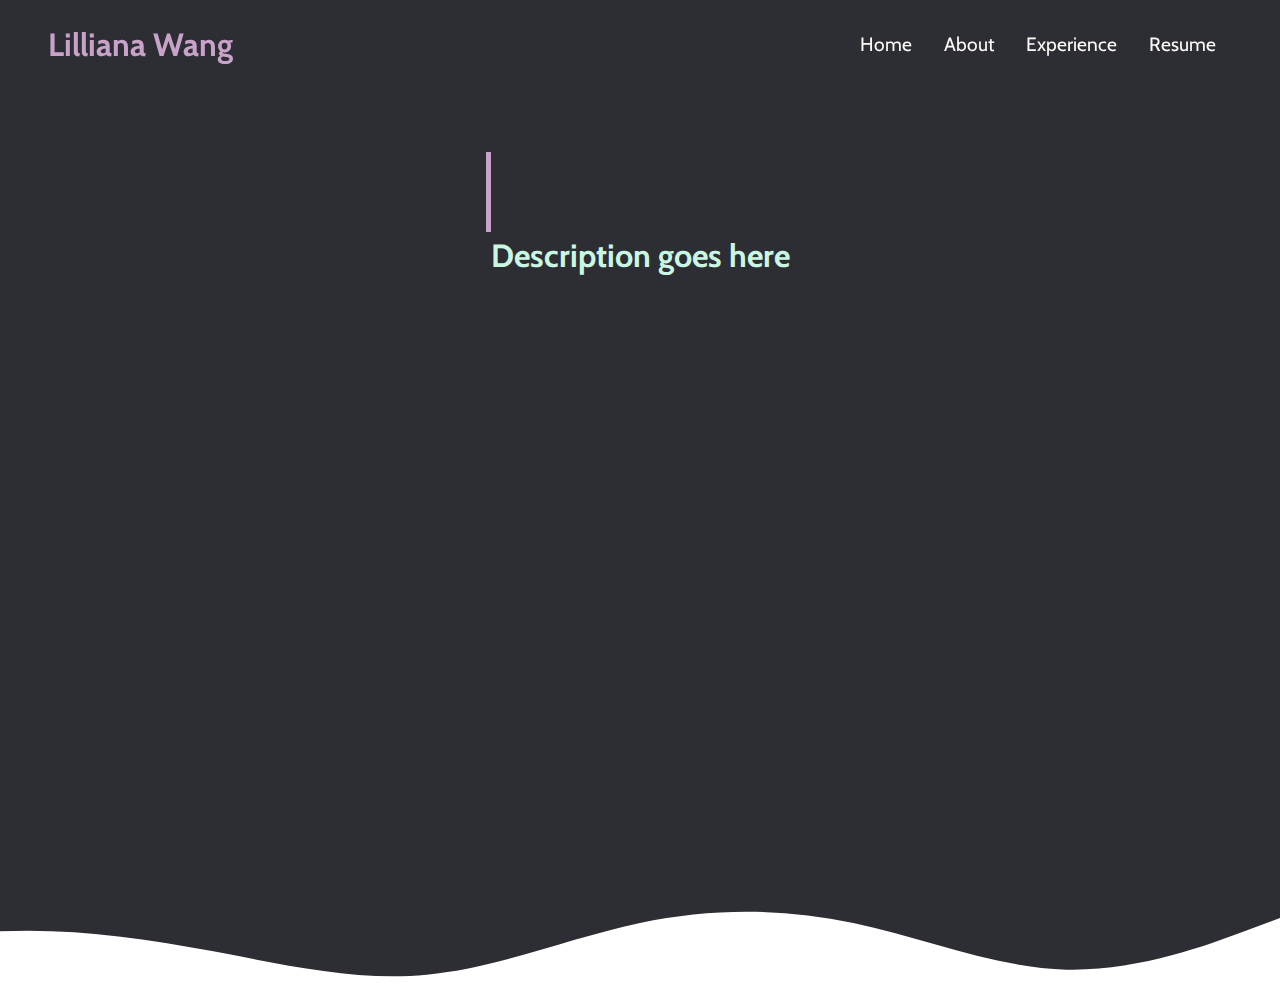
==== index.html @ fa994ecc "feat: add typing effect to text" ====
<!DOCTYPE html>
<html lang="en">
  <head>
    <meta charset="UTF-8" />
    <meta name="viewport" content="width=device-width, initial-scale=1.0" />
    <title>Portfolio Website</title>
    <link rel="stylesheet" href="styles.css" />
    <link rel="preconnect" href="https://fonts.googleapis.com" />
    <link rel="preconnect" href="https://fonts.gstatic.com" crossorigin />
    <link
      href="https://fonts.googleapis.com/css2?family=Arsenal+SC:ital,wght@0,400;0,700;1,400;1,700&family=Cabin:ital,wght@0,400..700;1,400..700&family=IBM+Plex+Mono:ital,wght@0,100;0,200;0,300;0,400;0,500;0,600;0,700;1,100;1,200;1,300;1,400;1,500;1,600;1,700&display=swap"
      rel="stylesheet"
    />
  </head>
  <body>
    <!-- Navbar Section -->
    <nav class="navbar">
      <div class="navbar__container">
        <a href="/" id="navbar__logo"><b>Lilliana Wang</b></a>
        <div class="navbar__toggle" id="mobile-menu">
          <span class="bar"></span>
          <span class="bar"></span>
          <span class="bar"></span>
        </div>
        <ul class="navbar__menu">
          <li class="navbar__item">
            <a href="/" class="navbar__links">Home</a>
          </li>
          <li class="navbar__item">
            <a href="/" class="navbar__links">About</a>
          </li>
          <li class="navbar__item">
            <a href="/" class="navbar__links">Experience</a>
          </li>
          <li class="navbar__item">
            <a href="/resume" class="navbar__links">Resume</a>
          </li>
        </ul>
      </div>
    </nav>

    <!-- Hero Section -->
    <div class="main">
      <div class="main__container">
        <div class="main__content">
          <h1 id="typing-text"></h1>
          <h2>Description goes here<h2>
        </div>
      </div>
      <svg
        preserveAspectRatio="none"
        class="wave"
        style="transform: rotate(180deg); transition: 0.3s"
        viewBox="0 0 1440 180"
      >
        <path
          fill="#2D2D34"
          d="M0,144L40,120C80,96,160,48,240,51C320,54,400,108,480,135C560,162,640,162,720,135C800,108,880,54,960,42C1040,30,1120,60,1200,84C1280,108,1360,126,1440,120C1520,114,1600,84,1680,66C1760,48,1840,42,1920,39C2000,36,2080,36,2160,54C2240,72,2320,108,2400,129C2480,150,2560,156,2640,153C2720,150,2800,138,2880,132C2960,126,3040,126,3120,105C3200,84,3280,42,3360,45C3440,48,3520,96,3600,102C3680,108,3760,72,3840,51C3920,30,4000,24,4080,24C4160,24,4240,30,4320,30C4400,30,4480,24,4560,33C4640,42,4720,66,4800,69C4880,72,4960,54,5040,60C5120,66,5200,96,5280,96C5360,96,5440,66,5520,45C5600,24,5680,12,5720,6L5760,0L5760,180L5720,180C5680,180,5600,180,5520,180C5440,180,5360,180,5280,180C5200,180,5120,180,5040,180C4960,180,4880,180,4800,180C4720,180,4640,180,4560,180C4480,180,4400,180,4320,180C4240,180,4160,180,4080,180C4000,180,3920,180,3840,180C3760,180,3680,180,3600,180C3520,180,3440,180,3360,180C3280,180,3200,180,3120,180C3040,180,2960,180,2880,180C2800,180,2720,180,2640,180C2560,180,2480,180,2400,180C2320,180,2240,180,2160,180C2080,180,2000,180,1920,180C1840,180,1760,180,1680,180C1600,180,1520,180,1440,180C1360,180,1280,180,1200,180C1120,180,1040,180,960,180C880,180,800,180,720,180C640,180,560,180,480,180C400,180,320,180,240,180C160,180,80,180,40,180L0,180Z"
        ></path>
      </svg>
    </div>

    <script src="app.js"></script>
  </body>
</html>
---- styles.css ----
* {
    box-sizing: border-box;
    margin: 0;
    padding: 0;
    font-family: 'Cabin', sans-serif;
}

.navbar {
    background: #2D2D34;
    height: 88px;
    display: flex;
    justify-content: center;
    align-items: center;
    font-size: 1.2rem;
    position: sticky;
    top: 0;
    z-index: 999;
}

.navbar__container {
    position: sticky;
    top: 0;
    left: 0;
    display: flex;
    flex-direction: row;
    justify-content: space-between;
    align-items: center;
    height: 80px;
    z-index: 1;
    width: 100%;
    margin: 0 auto;
    padding: 0 48px;
}

#navbar__logo {
    color:#C8A2C8;
    /* background-color: #C8A2C8;
    background-image: linear-gradient(to top, #C8A2C8 0%, #88DDF2 100%);
    background-size: 100%;
    -webkit-background-clip: text;
    -moz-background-clip: text;
    background-clip: text;
    -webkit-text-fill-color: transparent;
    -moz-text-fill-color: transparent; */
    display: flex;
    align-items: center;
    cursor: pointer;
    text-decoration: none;
    font-family: 'Cabin', sans-serif;
    font-size: 2rem;
}

.navbar__menu {
    display: flex;
    list-style: none;
    text-align: center;
}

.navbar__item {
    height: 50px;
}

.navbar__links {
    color: #FAF9F6;
    display: flex;
    align-items: center;
    justify-content: center;
    text-decoration: none;
    padding: 0 1rem;
    height: 100%;
}

.navbar__links:hover {
    color: #C8A2C8;
    transition: all 0.3s ease;
}

.navbar__toggle {
    align-items: center;
}

@media screen and (max-width: 700px) {
    .navbar__container {
        display: flex;
        justify-content: space-between;
        height: 80px;
        z-index: 1;
        width: 100%;
        max-width: 1300px;
        padding: 0;
    }

    .navbar__menu {
        display: grid;
        grid-template-columns: auto;
        margin: 0;
        width: 100%;
        position: absolute;
        top: -1000px;
        opacity: 0;
        transition: all 0.5s ease;
        height: 100vh;
        z-index: -1;
        background: #2D2D34;
    }

    .navbar__menu.active {
        top: 100%;
        opacity: 1;
        transition: all 0.5s ease;
        z-index: 99;
        height: 90vh;
        font-size: 1.2rem;
    }

    #navbar__logo {
        padding-left: 25px;
    }

    .navbar__toggle .bar {
        width: 25px;
        height: 3px;
        margin: 5px auto;
        transition: all 0.3s ease-in-out;
        background: #FAF9F6;
    }

    .navbar__item {
        width: 100%;
    }

    .navbar__links {
        text-align: center;
        padding: 2rem;
        width: 100%;
        display: table;
    }

    #mobile-menu {
        position: absolute;
        top: 20%;
        right: 5%;
        transform: translate(5%, 20%);
    }

    .navbar__toggle .bar {
        display: block;
        cursor: pointer;
    }

    #mobile-menu.is-active .bar:nth-child(2) {
        opacity: 0;
    }

    #mobile-menu.is-active .bar:nth-child(1) {
        transform: translateY(8px) rotate(45deg);
    }

    #mobile-menu.is-active .bar:nth-child(3) {
        transform: translateY(-8px) rotate(-45deg);
    }
}

.main {
    background-color: #2D2D34;
}

.main__container {
    display: flex;
    flex-direction: row;
    justify-content: center;
    align-items: top;
    justify-self: center;
    margin: 0px;
    height: 90vh;
    z-index: 1;
    width: 100%;
    max-width: 1300px;
    padding: 64px 64px;
}

.main__content h1 {
    font-family: 'IBM Plex Mono', static;
    font-size: 4rem;
    color:#FAF9F6;
    top: 0;
    margin: 0px 1px;
    z-index: 1;
}

#typing-text {
    display: inline; /* Ensure the text can wrap */
    position: relative; /* Allows the pseudo-element to position itself relative to this element */
}

#typing-text::after {
    content: ""; /* Empty content for the cursor */
    position: absolute; /* Position relative to the parent */
    right: 0;
    width: 5px;
    height: 5rem; /* Match the line height or adjust as needed */
    background-color: #C8A2C8; /* Cursor color */
    animation: blink-caret 0.75s step-end infinite;
}

@keyframes blink-caret {
    from, to {
        background-color: transparent;
    }
    50% {
        background-color: #C8A2C8;
    }
}


.main__content h2 {
    font-family: 'Cabin', sans-serif;
    font-size: 2rem;
    color:#CAF7E2;
    justify-content: center;
    z-index: 1;
    margin: 0px 1px;
}

.wave {
    position: absolute;
    height: 100px;
    width: 100%;
    display: flex;
    z-index: -1;
}
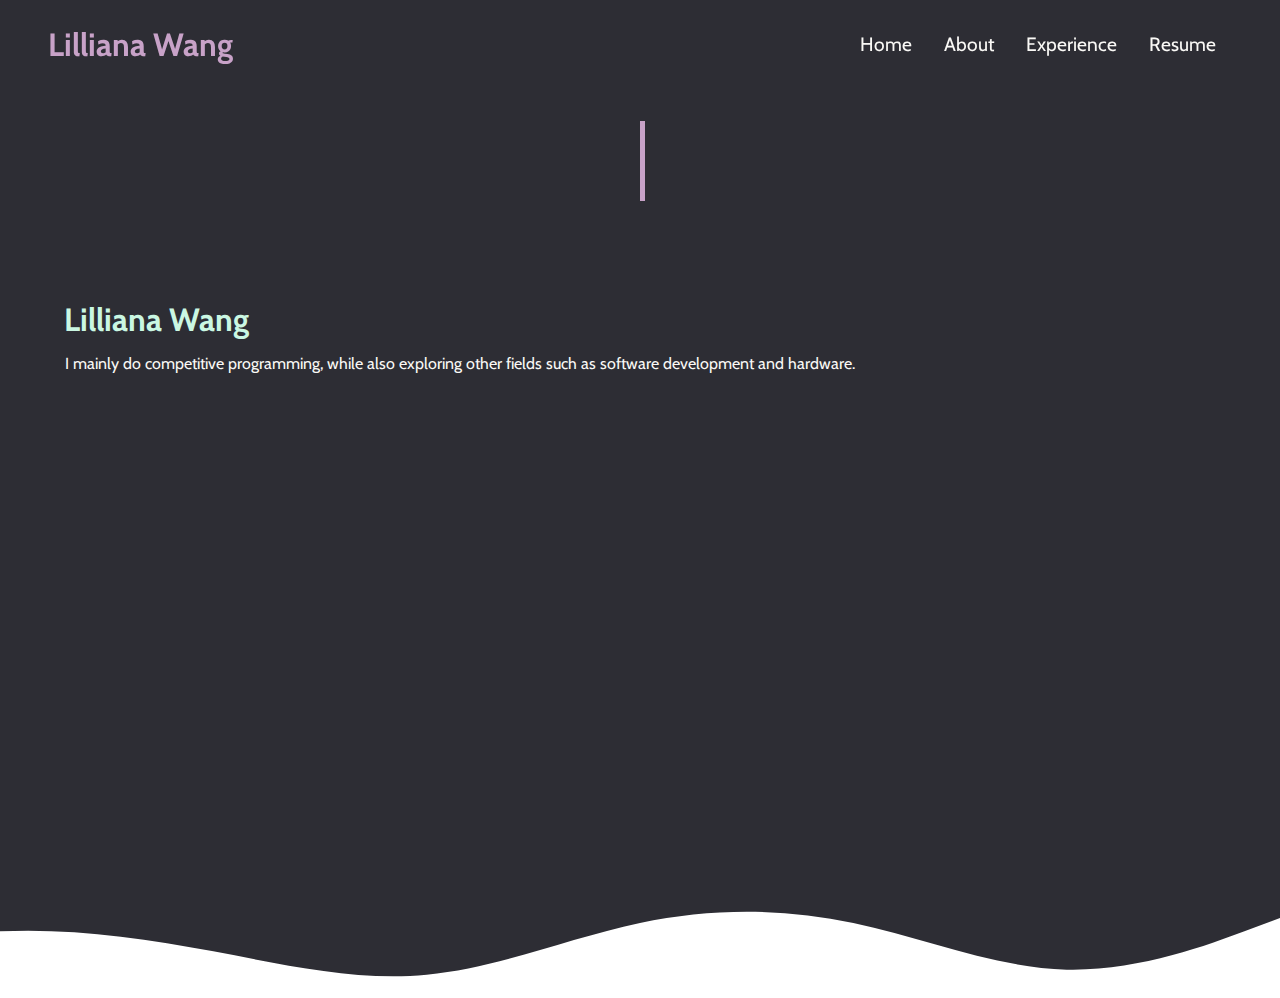
==== commit 001abe5a: "fix: adjust and center title text, add description" ====
--- a/index.html
+++ b/index.html
@@ -22,29 +22,48 @@
           <span class="bar"></span>
           <span class="bar"></span>
         </div>
-        <ul class="navbar__menu">
-          <li class="navbar__item">
-            <a href="/" class="navbar__links">Home</a>
-          </li>
-          <li class="navbar__item">
-            <a href="/" class="navbar__links">About</a>
-          </li>
-          <li class="navbar__item">
-            <a href="/" class="navbar__links">Experience</a>
-          </li>
-          <li class="navbar__item">
-            <a href="/resume" class="navbar__links">Resume</a>
-          </li>
-        </ul>
+        <div class="menu__container">
+          <ul class="navbar__menu">
+            <li class="navbar__item">
+              <a href="/" class="navbar__links">Home</a>
+            </li>
+            <li class="navbar__item">
+              <a href="/" class="navbar__links">About</a>
+            </li>
+            <li class="navbar__item">
+              <a href="/" class="navbar__links">Experience</a>
+            </li>
+            <li class="navbar__item">
+              <a href="/resume" class="navbar__links">Resume</a>
+            </li>
+          </ul>
+          <svg
+            preserveAspectRatio="none"
+            class="menu__wave"
+            style="transform: rotate(180deg); transition: 0.3s"
+            viewBox="0 0 1440 180"
+          >
+            <path
+              fill="#131316"
+              d="M0,144L40,120C80,96,160,48,240,51C320,54,400,108,480,135C560,162,640,162,720,135C800,108,880,54,960,42C1040,30,1120,60,1200,84C1280,108,1360,126,1440,120C1520,114,1600,84,1680,66C1760,48,1840,42,1920,39C2000,36,2080,36,2160,54C2240,72,2320,108,2400,129C2480,150,2560,156,2640,153C2720,150,2800,138,2880,132C2960,126,3040,126,3120,105C3200,84,3280,42,3360,45C3440,48,3520,96,3600,102C3680,108,3760,72,3840,51C3920,30,4000,24,4080,24C4160,24,4240,30,4320,30C4400,30,4480,24,4560,33C4640,42,4720,66,4800,69C4880,72,4960,54,5040,60C5120,66,5200,96,5280,96C5360,96,5440,66,5520,45C5600,24,5680,12,5720,6L5760,0L5760,180L5720,180C5680,180,5600,180,5520,180C5440,180,5360,180,5280,180C5200,180,5120,180,5040,180C4960,180,4880,180,4800,180C4720,180,4640,180,4560,180C4480,180,4400,180,4320,180C4240,180,4160,180,4080,180C4000,180,3920,180,3840,180C3760,180,3680,180,3600,180C3520,180,3440,180,3360,180C3280,180,3200,180,3120,180C3040,180,2960,180,2880,180C2800,180,2720,180,2640,180C2560,180,2480,180,2400,180C2320,180,2240,180,2160,180C2080,180,2000,180,1920,180C1840,180,1760,180,1680,180C1600,180,1520,180,1440,180C1360,180,1280,180,1200,180C1120,180,1040,180,960,180C880,180,800,180,720,180C640,180,560,180,480,180C400,180,320,180,240,180C160,180,80,180,40,180L0,180Z"
+            ></path>
+          </svg>
+        </div>
       </div>
     </nav>
 
     <!-- Hero Section -->
-    <div class="main">
-      <div class="main__container">
-        <div class="main__content">
+    <div class="hero">
+      <div class="hero__container">
+        <div class="title">
           <h1 id="typing-text"></h1>
-          <h2>Description goes here<h2>
+        </div>
+        <div class="hero__content">
+          <h2>Lilliana Wang</h2>
+          <p>
+            I mainly do competitive programming, while also exploring other
+            fields such as software development and hardware.
+          </p>
         </div>
       </div>
       <svg
--- a/styles.css
+++ b/styles.css
@@ -30,6 +30,10 @@
     width: 100%;
     margin: 0 auto;
     padding: 0 48px;
+}
+
+.menu__wave {
+    display: none;
 }
 
 #navbar__logo {
@@ -84,24 +88,52 @@
         display: flex;
         justify-content: space-between;
         height: 80px;
-        z-index: 1;
+        z-index: 99;
         width: 100%;
         max-width: 1300px;
         padding: 0;
+    }
+
+    .navbar.active {
+        background: #131316;
+        transition: all 0.3s ease;
+        transition-delay: 150ms;
+        z-index: 99;
+        font-size: 1.2rem;
+    }
+
+    .menu__container {
+        display: flex;
+        flex-direction: column;
+        justify-content: flex-start;
+        align-items: center;
+        width: 100%;
+        height: auto;
+        position: absolute;
+        top: -1000px;
+        transition: all 0.5s ease;
+        z-index: -1;
+    }
+
+    .menu__container.active {
+        top: 76px;
+        opacity: 1;
+        transition: all 0.5s ease;
+        z-index: -1;
+        height: auto;
     }
 
     .navbar__menu {
         display: grid;
         grid-template-columns: auto;
+        padding: 0 0 20px 0;
         margin: 0;
         width: 100%;
         position: absolute;
-        top: -1000px;
         opacity: 0;
         transition: all 0.5s ease;
-        height: 100vh;
         z-index: -1;
-        background: #2D2D34;
+        background: #131316;
     }
 
     .navbar__menu.active {
@@ -109,8 +141,28 @@
         opacity: 1;
         transition: all 0.5s ease;
         z-index: 99;
-        height: 90vh;
+        height: 50vh;
         font-size: 1.2rem;
+    }
+
+    .menu__wave {
+        position: absolute;
+        width: 100%;
+        display: flex;
+        transition: all 0.5s ease;
+        z-index: -1;
+        opacity: 0;
+    }
+
+    .menu__wave.active {
+        position: absolute;
+        top: 50vh;
+        height: 100px;
+        width: 100%;
+        display: flex;
+        opacity: 1;
+        transition: all 0.5s ease;
+        z-index: 1;
     }
 
     #navbar__logo {
@@ -161,42 +213,47 @@
     }
 }
 
-.main {
+.hero {
     background-color: #2D2D34;
 }
 
-.main__container {
-    display: flex;
-    flex-direction: row;
-    justify-content: center;
-    align-items: top;
-    justify-self: center;
+.hero__container {
+    display: grid;
     margin: 0px;
     height: 90vh;
     z-index: 1;
     width: 100%;
     max-width: 1300px;
-    padding: 64px 64px;
-}
-
-.main__content h1 {
+    padding: 32px 5vw;
+}
+
+.title {
     font-family: 'IBM Plex Mono', static;
-    font-size: 4rem;
+    font-size: 2.3rem;
     color:#FAF9F6;
-    top: 0;
-    margin: 0px 1px;
-    z-index: 1;
+    position: absolute;
+    top: 120px;
+    left: 5vw;
+    right: 5vw;
+    bottom: 250px;
+    padding: 1px;
+    z-index: 1;
+    max-width: fit-content;
+    margin-inline: auto;
 }
 
 #typing-text {
     display: inline; /* Ensure the text can wrap */
     position: relative; /* Allows the pseudo-element to position itself relative to this element */
+    word-wrap: break-word;
+    overflow-wrap: break-word;
+    margin: 0;
 }
 
 #typing-text::after {
     content: ""; /* Empty content for the cursor */
     position: absolute; /* Position relative to the parent */
-    right: 0;
+    left: 100%;
     width: 5px;
     height: 5rem; /* Match the line height or adjust as needed */
     background-color: #C8A2C8; /* Cursor color */
@@ -212,14 +269,30 @@
     }
 }
 
-
-.main__content h2 {
+.hero__content {
+    display: grid;
+    grid-template-rows: auto;
+    grid-template-columns: auto;
+    position: absolute;
+    top: 300px;
+}
+
+.hero__content h2 {
     font-family: 'Cabin', sans-serif;
     font-size: 2rem;
     color:#CAF7E2;
     justify-content: center;
     z-index: 1;
-    margin: 0px 1px;
+    margin: 0;
+}
+
+.hero__content p {
+    font-family: 'Cabin', sans-serif;
+    font-size: 1rem;
+    color:#FAF9F6;
+    justify-content: center;
+    z-index: 1;
+    margin: 15px 1px;
 }
 
 .wave {
@@ -228,4 +301,14 @@
     width: 100%;
     display: flex;
     z-index: -1;
+}
+
+@media screen and (max-width: 700px) {
+    .hero__content {
+        top: 375px;
+    }
+
+    .title {
+        font-size: 2rem;
+    }
 }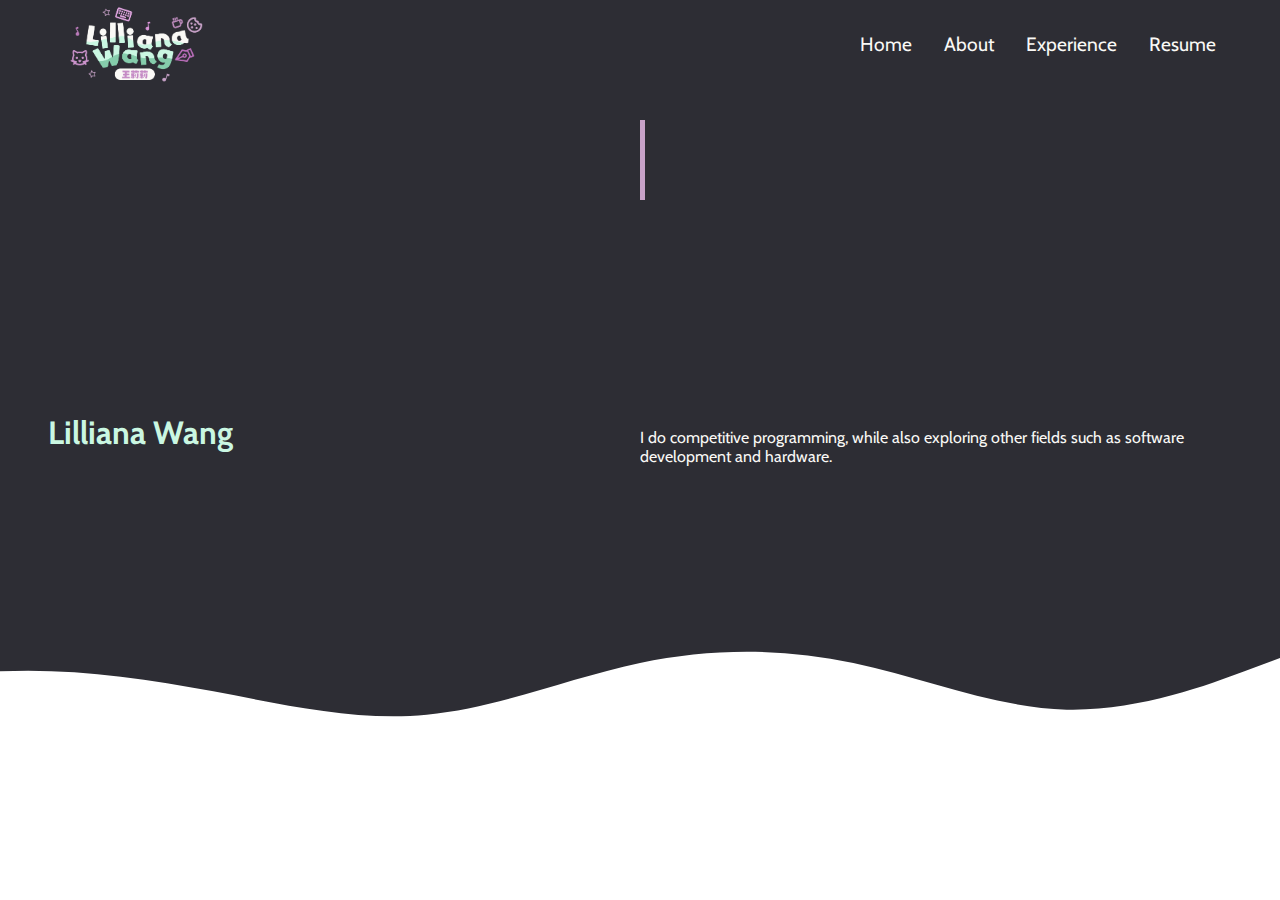
==== commit 86b30332: "fix: margins + padding, cleaned up code, add logo" ====
--- a/index.html
+++ b/index.html
@@ -16,7 +16,13 @@
     <!-- Navbar Section -->
     <nav class="navbar">
       <div class="navbar__container">
-        <a href="/" id="navbar__logo"><b>Lilliana Wang</b></a>
+        <a href="/" id="navbar__logo">
+          <img
+            src="images/logo-transparent.png"
+            alt="Logo"
+            style="width: 171px; height: 82px"
+          />
+        </a>
         <div class="navbar__toggle" id="mobile-menu">
           <span class="bar"></span>
           <span class="bar"></span>
@@ -61,8 +67,8 @@
         <div class="hero__content">
           <h2>Lilliana Wang</h2>
           <p>
-            I mainly do competitive programming, while also exploring other
-            fields such as software development and hardware.
+            I do competitive programming, while also exploring other fields such
+            as software development and hardware.
           </p>
         </div>
       </div>
--- a/styles.css
+++ b/styles.css
@@ -37,21 +37,9 @@
 }
 
 #navbar__logo {
-    color:#C8A2C8;
-    /* background-color: #C8A2C8;
-    background-image: linear-gradient(to top, #C8A2C8 0%, #88DDF2 100%);
-    background-size: 100%;
-    -webkit-background-clip: text;
-    -moz-background-clip: text;
-    background-clip: text;
-    -webkit-text-fill-color: transparent;
-    -moz-text-fill-color: transparent; */
     display: flex;
     align-items: center;
     cursor: pointer;
-    text-decoration: none;
-    font-family: 'Cabin', sans-serif;
-    font-size: 2rem;
 }
 
 .navbar__menu {
@@ -61,7 +49,7 @@
 }
 
 .navbar__item {
-    height: 50px;
+    height: 52px;
 }
 
 .navbar__links {
@@ -70,7 +58,7 @@
     align-items: center;
     justify-content: center;
     text-decoration: none;
-    padding: 0 1rem;
+    padding-inline: 1rem;
     height: 100%;
 }
 
@@ -90,7 +78,6 @@
         height: 80px;
         z-index: 99;
         width: 100%;
-        max-width: 1300px;
         padding: 0;
     }
 
@@ -166,7 +153,11 @@
     }
 
     #navbar__logo {
-        padding-left: 25px;
+        padding-left: 20px;
+    }
+
+    .navbar__toggle {
+        cursor: pointer;
     }
 
     .navbar__toggle .bar {
@@ -175,6 +166,7 @@
         margin: 5px auto;
         transition: all 0.3s ease-in-out;
         background: #FAF9F6;
+        display: block;
     }
 
     .navbar__item {
@@ -195,11 +187,6 @@
         transform: translate(5%, 20%);
     }
 
-    .navbar__toggle .bar {
-        display: block;
-        cursor: pointer;
-    }
-
     #mobile-menu.is-active .bar:nth-child(2) {
         opacity: 0;
     }
@@ -220,23 +207,20 @@
 .hero__container {
     display: grid;
     margin: 0px;
-    height: 90vh;
-    z-index: 1;
-    width: 100%;
-    max-width: 1300px;
-    padding: 32px 5vw;
+    height: 550px;
+    z-index: 1;
+    width: auto;
+    /*border: 5px solid #000;*/
+    margin: 0 48px 0 48px;
 }
 
 .title {
     font-family: 'IBM Plex Mono', static;
     font-size: 2.3rem;
     color:#FAF9F6;
-    position: absolute;
-    top: 120px;
-    left: 5vw;
-    right: 5vw;
-    bottom: 250px;
-    padding: 1px;
+    /*border: 5px solid #CAF7E2;*/
+    height: 250px;
+    padding: 32px 0 32px 0;
     z-index: 1;
     max-width: fit-content;
     margin-inline: auto;
@@ -271,10 +255,9 @@
 
 .hero__content {
     display: grid;
-    grid-template-rows: auto;
-    grid-template-columns: auto;
-    position: absolute;
-    top: 300px;
+    grid-auto-flow: row;
+    grid-template-rows: 50px 50px 50px;
+    grid-template-columns: 50% 50%;
 }
 
 .hero__content h2 {
@@ -284,6 +267,7 @@
     justify-content: center;
     z-index: 1;
     margin: 0;
+    /*border: 5px solid #C8A2C8;*/
 }
 
 .hero__content p {
@@ -292,7 +276,9 @@
     color:#FAF9F6;
     justify-content: center;
     z-index: 1;
-    margin: 15px 1px;
+    margin: 15px 0px;
+    right: 50vw;
+    /*border: 5px solid #C8A2C8;*/
 }
 
 .wave {
@@ -305,7 +291,13 @@
 
 @media screen and (max-width: 700px) {
     .hero__content {
-        top: 375px;
+        top: 325px;
+        left: 24px;
+    }
+
+    .title {
+        left: 24px;
+        right: 24px;
     }
 
     .title {
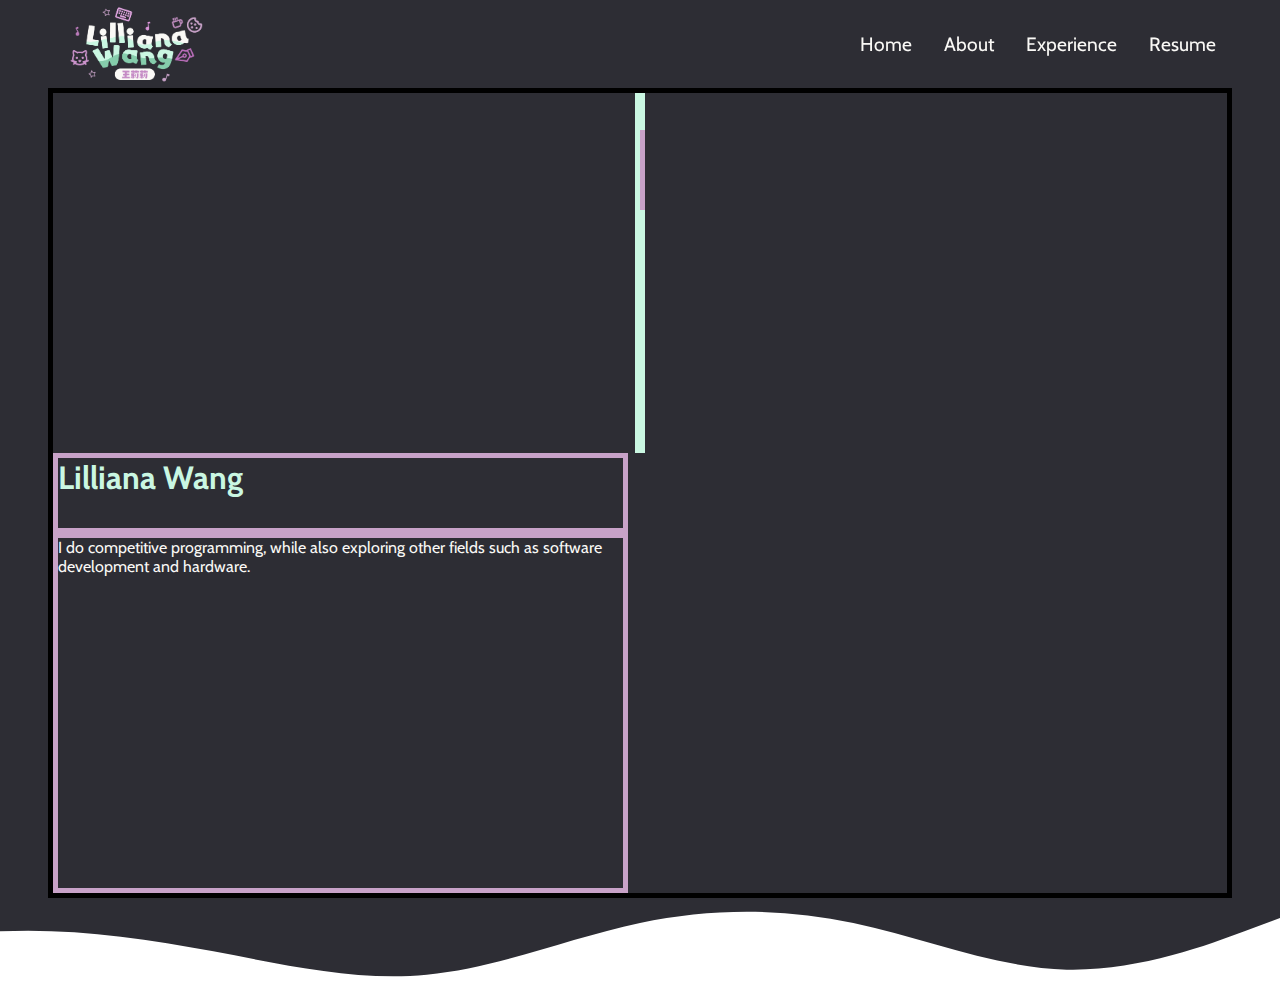
==== commit f81eab7a: "fix: container sizes, text wrapping, + added grid" ====
--- a/index.html
+++ b/index.html
@@ -16,7 +16,7 @@
     <!-- Navbar Section -->
     <nav class="navbar">
       <div class="navbar__container">
-        <a href="/" id="navbar__logo">
+        <a href="lerstudios.com/lilliana" id="navbar__logo">
           <img
             src="images/logo-transparent.png"
             alt="Logo"
@@ -31,16 +31,18 @@
         <div class="menu__container">
           <ul class="navbar__menu">
             <li class="navbar__item">
-              <a href="/" class="navbar__links">Home</a>
+              <a href="kerstudios.com/lilliana" class="navbar__links">Home</a>
             </li>
             <li class="navbar__item">
-              <a href="/" class="navbar__links">About</a>
+              <a href="" class="navbar__links">About</a>
             </li>
             <li class="navbar__item">
-              <a href="/" class="navbar__links">Experience</a>
+              <a href="" class="navbar__links">Experience</a>
             </li>
             <li class="navbar__item">
-              <a href="/resume" class="navbar__links">Resume</a>
+              <a href="lerstudios.com/lilliana/resume" class="navbar__links"
+                >Resume</a
+              >
             </li>
           </ul>
           <svg
@@ -64,13 +66,11 @@
         <div class="title">
           <h1 id="typing-text"></h1>
         </div>
-        <div class="hero__content">
-          <h2>Lilliana Wang</h2>
-          <p>
-            I do competitive programming, while also exploring other fields such
-            as software development and hardware.
-          </p>
-        </div>
+        <h2>Lilliana Wang</h2>
+        <p>
+          I do competitive programming, while also exploring other fields such
+          as software development and hardware.
+        </p>
       </div>
       <svg
         preserveAspectRatio="none"
--- a/styles.css
+++ b/styles.css
@@ -206,23 +206,32 @@
 
 .hero__container {
     display: grid;
+    grid-auto-flow: column;
+    grid-template-areas: 'title title'
+    'subtitle img'
+    'para img';
+    grid-template-rows: 45% 10% 45%;
+    grid-template-columns: 49% 49%;
+    column-gap: 2%;
     margin: 0px;
-    height: 550px;
+    height: 90dvh;
+    min-height: 550px;
     z-index: 1;
     width: auto;
-    /*border: 5px solid #000;*/
+    border: 5px solid #000;
     margin: 0 48px 0 48px;
 }
 
 .title {
+    grid-area: title;
     font-family: 'IBM Plex Mono', static;
-    font-size: 2.3rem;
+    font-size: 2.5rem;
     color:#FAF9F6;
-    /*border: 5px solid #CAF7E2;*/
-    height: 250px;
+    border: 5px solid #CAF7E2;
+    height: 100%;
     padding: 32px 0 32px 0;
     z-index: 1;
-    max-width: fit-content;
+    width: fit-content;
     margin-inline: auto;
 }
 
@@ -230,6 +239,7 @@
     display: inline; /* Ensure the text can wrap */
     position: relative; /* Allows the pseudo-element to position itself relative to this element */
     word-wrap: break-word;
+    word-break: break-word;
     overflow-wrap: break-word;
     margin: 0;
 }
@@ -253,32 +263,26 @@
     }
 }
 
-.hero__content {
-    display: grid;
-    grid-auto-flow: row;
-    grid-template-rows: 50px 50px 50px;
-    grid-template-columns: 50% 50%;
-}
-
-.hero__content h2 {
+.hero__container h2 {
+    grid-area: subtitle;
     font-family: 'Cabin', sans-serif;
     font-size: 2rem;
     color:#CAF7E2;
     justify-content: center;
     z-index: 1;
     margin: 0;
-    /*border: 5px solid #C8A2C8;*/
-}
-
-.hero__content p {
+    border: 5px solid #C8A2C8;
+}
+
+.hero__container p {
+    grid-area: para;
     font-family: 'Cabin', sans-serif;
     font-size: 1rem;
     color:#FAF9F6;
     justify-content: center;
     z-index: 1;
-    margin: 15px 0px;
     right: 50vw;
-    /*border: 5px solid #C8A2C8;*/
+    border: 5px solid #C8A2C8;
 }
 
 .wave {
@@ -290,17 +294,17 @@
 }
 
 @media screen and (max-width: 700px) {
+    .hero__container {
+        margin: 0 24px 0 24px;
+        max-width: 100%;
+    }
+
     .hero__content {
         top: 325px;
         left: 24px;
     }
 
     .title {
-        left: 24px;
-        right: 24px;
-    }
-
-    .title {
         font-size: 2rem;
     }
 }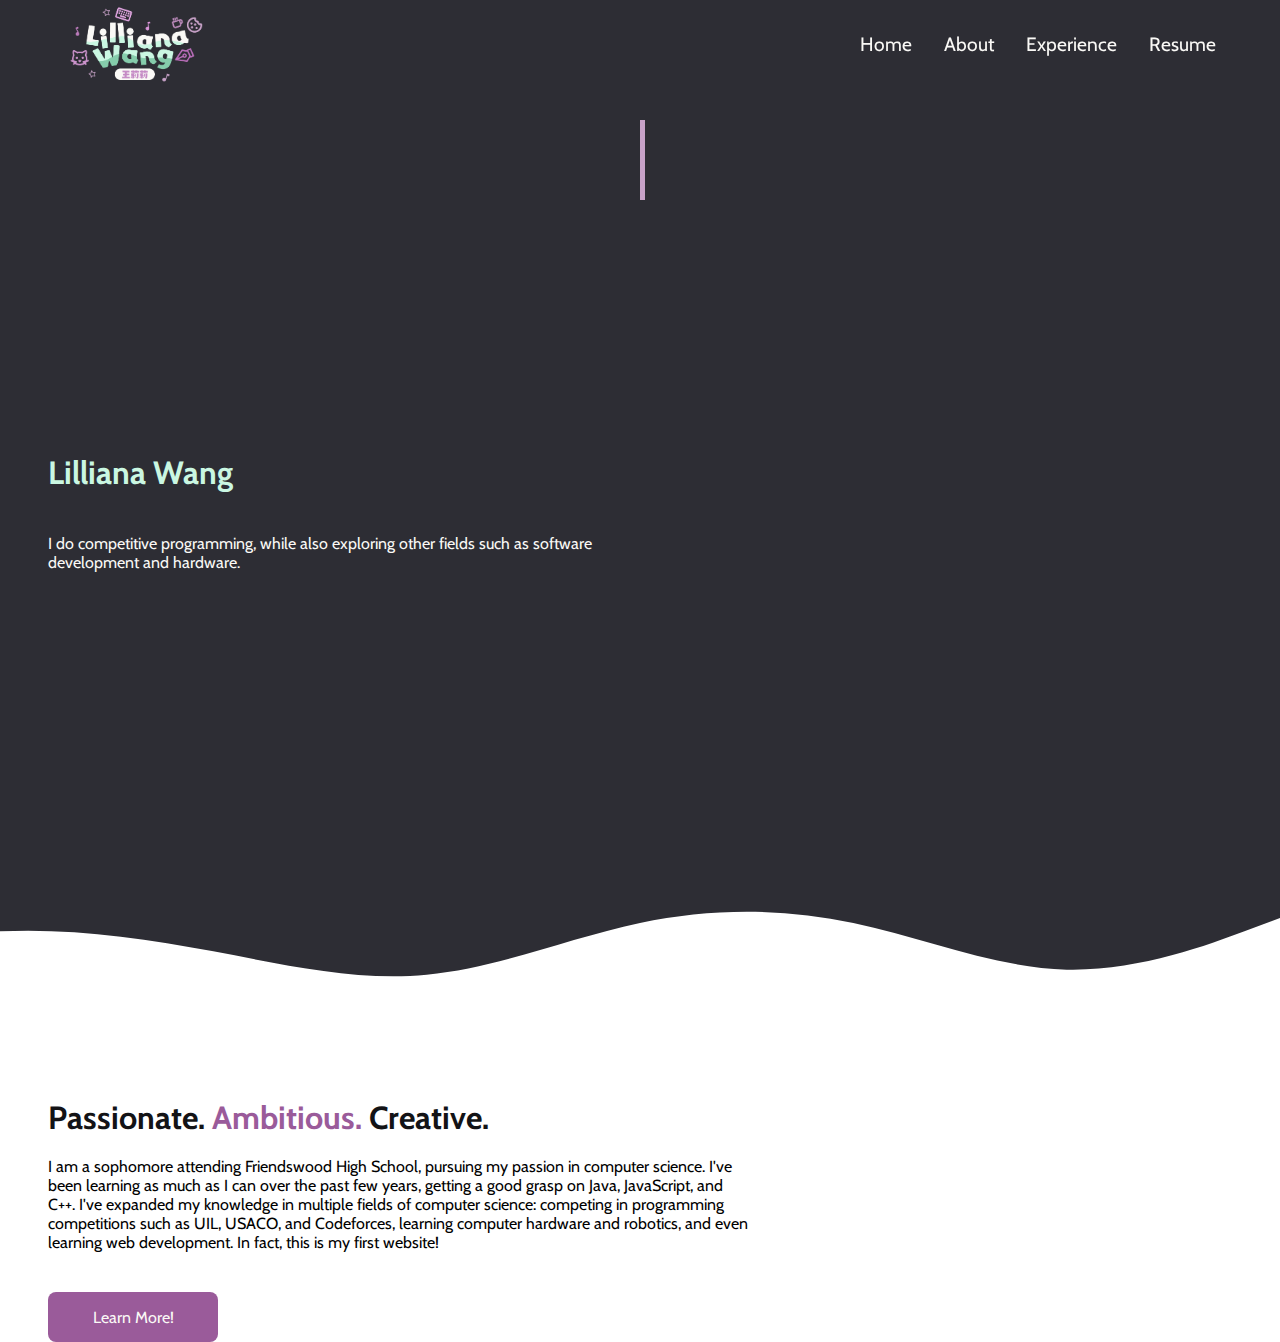
==== commit 4dcb916d: "feat: add bio section" ====
--- a/index.html
+++ b/index.html
@@ -85,6 +85,23 @@
       </svg>
     </div>
 
+    <!-- Bio Section-->
+    <div class="bio">
+      <div class="bio__container">
+        <h1>Passionate. <span>Ambitious.</span> Creative.</h1>
+        <p>
+          I am a sophomore attending Friendswood High School, pursuing my
+          passion in computer science. I've been learning as much as I can over
+          the past few years, getting a good grasp on Java, JavaScript, and C++.
+          I've expanded my knowledge in multiple fields of computer science:
+          competing in programming competitions such as UIL, USACO, and
+          Codeforces, learning computer hardware and robotics, and even learning
+          web development. In fact, this is my first website!
+        </p>
+        <a href="lerstudios.com/lilliana"><button>Learn More!</button></a>
+      </div>
+    </div>
+
     <script src="app.js"></script>
   </body>
 </html>
--- a/styles.css
+++ b/styles.css
@@ -199,6 +199,8 @@
         transform: translateY(-8px) rotate(-45deg);
     }
 }
+
+/*Hero Section*/
 
 .hero {
     background-color: #2D2D34;
@@ -218,7 +220,6 @@
     min-height: 550px;
     z-index: 1;
     width: auto;
-    border: 5px solid #000;
     margin: 0 48px 0 48px;
 }
 
@@ -227,7 +228,6 @@
     font-family: 'IBM Plex Mono', static;
     font-size: 2.5rem;
     color:#FAF9F6;
-    border: 5px solid #CAF7E2;
     height: 100%;
     padding: 32px 0 32px 0;
     z-index: 1;
@@ -271,7 +271,6 @@
     justify-content: center;
     z-index: 1;
     margin: 0;
-    border: 5px solid #C8A2C8;
 }
 
 .hero__container p {
@@ -282,7 +281,6 @@
     justify-content: center;
     z-index: 1;
     right: 50vw;
-    border: 5px solid #C8A2C8;
 }
 
 .wave {
@@ -293,18 +291,99 @@
     z-index: -1;
 }
 
-@media screen and (max-width: 700px) {
+@media screen and (max-width: 700px) and (min-width: 301px) {
     .hero__container {
         margin: 0 24px 0 24px;
         max-width: 100%;
     }
 
-    .hero__content {
-        top: 325px;
-        left: 24px;
-    }
-
     .title {
         font-size: 2rem;
     }
+}
+
+@media screen and (max-width: 300px) {
+    .hero__container {
+        margin: 0 24px 0 24px;
+        max-width: 100%;
+    }
+
+    .title {
+        font-size: 1.5rem;
+    }
+}
+
+/*Bio Section*/
+.bio {
+    background-color: #FAF9F6;
+}
+
+.bio__container {
+    display: grid;
+    position: absolute;
+    grid-auto-flow: column;
+    grid-template-areas: 'title'
+    'para'
+    'btn';
+    grid-template-rows: auto;
+    grid-template-columns: 100%;
+    row-gap: 20px;
+    max-width: 700px;
+    margin: 0px;
+    height: min-content;
+    z-index: 1;
+    width: auto;
+    padding-bottom: 70px;
+    margin: 200px 48px 0 48px;
+}
+
+.bio__container span {
+    color:#9A5B9A;
+}
+
+.bio__container h1 {
+    grid-area: title;
+    font-family: 'Cabin', sans-serif;
+    font-size: 2rem;
+    color:#131316;
+    justify-content: center;
+    z-index: 1;
+    margin: 0;
+}
+
+.bio__container p {
+    grid-area: para;
+    font-family: 'Cabin', sans-serif;
+    font-size: 1rem;
+    justify-content: center;
+    height: fit-content;
+    z-index: 1;
+    margin: 0;
+}
+
+.bio__container button {
+    grid-area: btn;
+    background: #9A5B9A;
+    color:#FAF9F6;
+    padding: 8px 8px;
+    border: none;
+    outline: none;
+    border-radius: 8px;
+    font-family: 'Cabin', sans-serif;
+    font-size: 1rem;
+    justify-content: center;
+    position: absolute;
+    left: 0;
+    top: 0;
+    width: 170px;
+    height: 50px;
+    z-index: 1;
+    margin: 20px 0;
+}
+
+@media screen and (max-width: 700px){
+    .bio__container {
+        margin: 200px 24px 0 24px;
+        max-width: 100%;
+    }
 }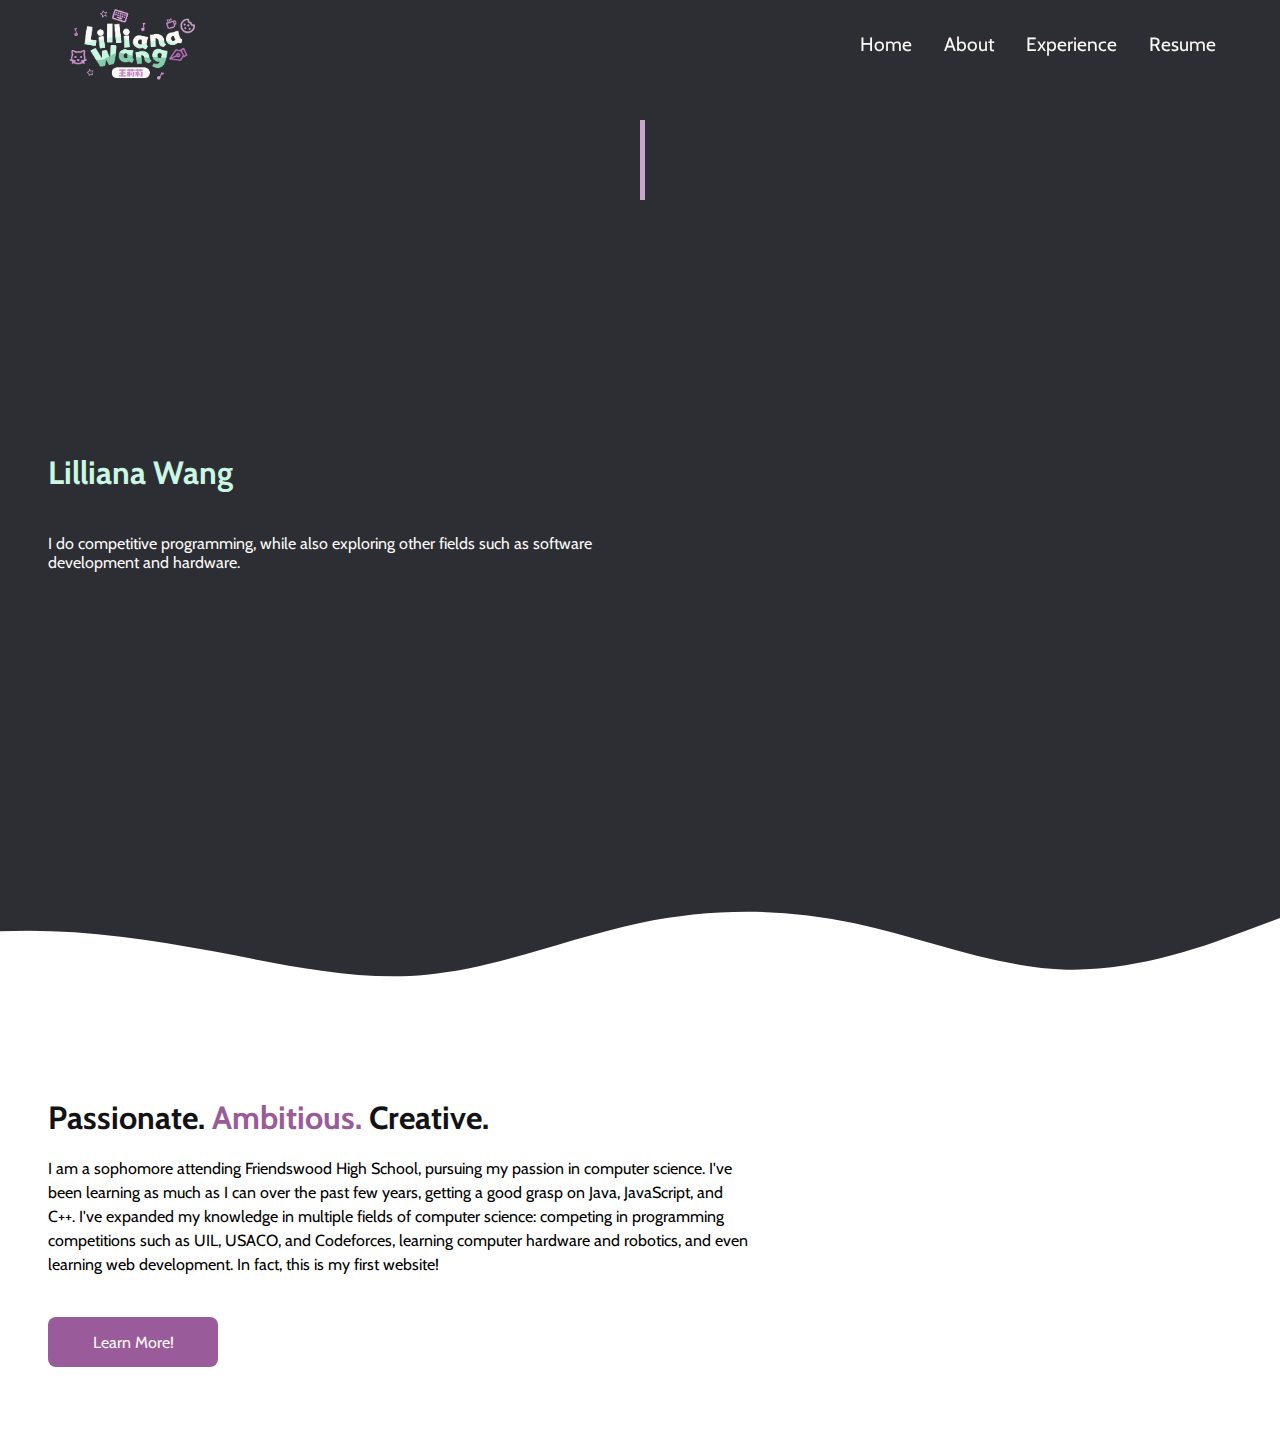
==== commit 7b9fc0b6: "fix: minor changes" ====
--- a/index.html
+++ b/index.html
@@ -11,16 +11,21 @@
       href="https://fonts.googleapis.com/css2?family=Arsenal+SC:ital,wght@0,400;0,700;1,400;1,700&family=Cabin:ital,wght@0,400..700;1,400..700&family=IBM+Plex+Mono:ital,wght@0,100;0,200;0,300;0,400;0,500;0,600;0,700;1,100;1,200;1,300;1,400;1,500;1,600;1,700&display=swap"
       rel="stylesheet"
     />
+    <meta
+      name="description"
+      content="This is a very incomplete website where I doxx myself!!! :3"
+    />
+    <link rel="icon" type="image/x-icon" href="images/logo.png" />
   </head>
   <body>
     <!-- Navbar Section -->
     <nav class="navbar">
       <div class="navbar__container">
-        <a href="lerstudios.com/lilliana" id="navbar__logo">
+        <a href="/lilliana/" id="navbar__logo">
           <img
             src="images/logo-transparent.png"
             alt="Logo"
-            style="width: 171px; height: 82px"
+            style="width: 163px; height: 78px"
           />
         </a>
         <div class="navbar__toggle" id="mobile-menu">
@@ -31,7 +36,7 @@
         <div class="menu__container">
           <ul class="navbar__menu">
             <li class="navbar__item">
-              <a href="kerstudios.com/lilliana" class="navbar__links">Home</a>
+              <a href="/lilliana/" class="navbar__links">Home</a>
             </li>
             <li class="navbar__item">
               <a href="" class="navbar__links">About</a>
@@ -40,9 +45,7 @@
               <a href="" class="navbar__links">Experience</a>
             </li>
             <li class="navbar__item">
-              <a href="lerstudios.com/lilliana/resume" class="navbar__links"
-                >Resume</a
-              >
+              <a href="/lilliana/resume" class="navbar__links">Resume</a>
             </li>
           </ul>
           <svg
@@ -98,7 +101,7 @@
           Codeforces, learning computer hardware and robotics, and even learning
           web development. In fact, this is my first website!
         </p>
-        <a href="lerstudios.com/lilliana"><button>Learn More!</button></a>
+        <a href=""><button>Learn More!</button></a>
       </div>
     </div>
 
--- a/styles.css
+++ b/styles.css
@@ -333,7 +333,7 @@
     height: min-content;
     z-index: 1;
     width: auto;
-    padding-bottom: 70px;
+    padding-bottom: 150px;
     margin: 200px 48px 0 48px;
 }
 
@@ -359,6 +359,7 @@
     height: fit-content;
     z-index: 1;
     margin: 0;
+    line-height: 1.5em;
 }
 
 .bio__container button {
@@ -379,6 +380,7 @@
     height: 50px;
     z-index: 1;
     margin: 20px 0;
+    cursor: pointer;
 }
 
 @media screen and (max-width: 700px){
